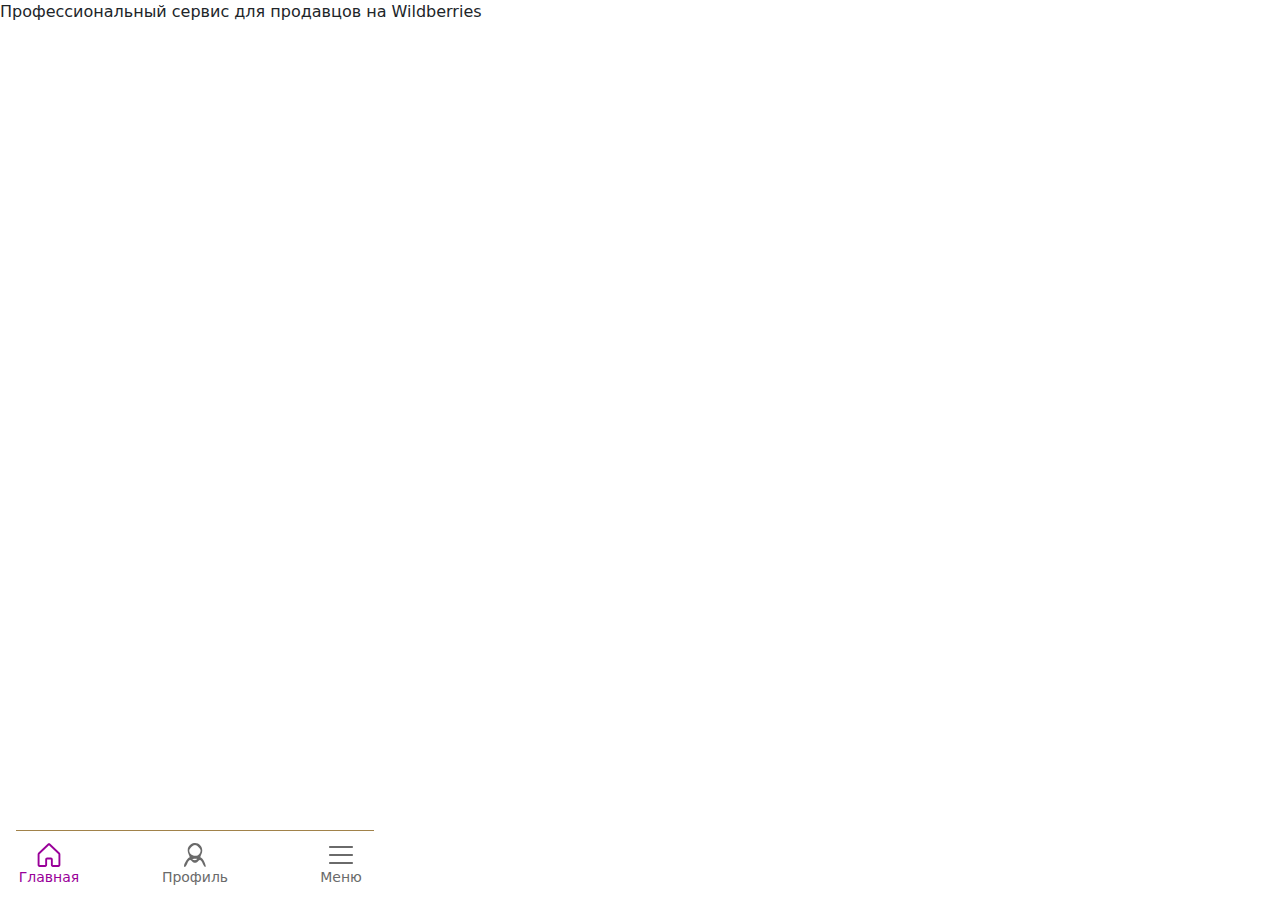
==== main.html @ 535a204b "New commit" ====
<!DOCTYPE html>
<html>
    <head>
        <title>tg_mini_app</title>
        <!-- fonts -->
        <meta name="viewport" content="width=device-width, initial-scale=1.0, user-scalable=no">
        <!-- my style -->
        <link rel="stylesheet" href="style.css">
        <!-- fonts -->
        <link rel="preconnect" href="https://fonts.googleapis.com">
        <link rel="preconnect" href="https://fonts.gstatic.com" crossorigin>
        <link href="https://fonts.googleapis.com/css2?family=Plus+Jakarta+Sans:ital,wght@0,200..800;1,200..800&display=swap" rel="stylesheet">
        <!-- my script -->
        <script src="script.js"></script>
        <!-- скрипт от tg -->
        <script src="https://telegram.org/js/telegram-web-app.js"></script>
        <!-- bootstrap style -->
        <link href="https://cdn.jsdelivr.net/npm/bootstrap@5.3.3/dist/css/bootstrap.min.css" rel="stylesheet" integrity="sha384-QWTKZyjpPEjISv5WaRU9OFeRpok6YctnYmDr5pNlyT2bRjXh0JMhjY6hW+ALEwIH" crossorigin="anonymous">
    </head>
    <body>
        <div>
            <span>Профессиональный</span>
            <span>сервис для продавцов на Wildberries</span>
        </div>

        <footer>
            <div class="background__navigation jc-c">
                <div class="navigation jc-c">
                    <a href="#" class="navigation__col__active jc-c col">
                        <img src="content/home_active.svg" height="24px" width="24px">
                        <span>Главная</span>
                    </a>
                    <a href="#" class="navigation__col jc-c col">
                        <img src="content/profile.svg" height="24px" width="24px">
                        <span>Профиль</span>
                    </a>
                    <a href="menu.html" class="navigation__col jc-c col">
                        <img src="content/menu.svg" height="24px" width="24px">
                        <span>Меню</span>
                    </a>
                </div>
            </div>
        </footer>

        <!-- bootstrap script -->
        <script src="https://cdn.jsdelivr.net/npm/bootstrap@5.3.3/dist/js/bootstrap.bundle.min.js" integrity="sha384-YvpcrYf0tY3lHB60NNkmXc5s9fDVZLESaAA55NDzOxhy9GkcIdslK1eN7N6jIeHz" crossorigin="anonymous"></script>
    </body>
</html>
---- style.css ----
/*
--tg-theme-bg-color
--tg-theme-text-color
--tg-theme-hint-color
--tg-theme-link-color
--tg-theme-button-color
--tg-theme-button-text-color
*/

:root {
    /* colors */
    --color__purplish: #990099;
    --color__gray: #6A6A6A;
    --color__yellow: #A1824A;
    --color__black: #1C170D;
    --color__light-pink: #F3E5F5;
    --color__dark-pink: #E2C0E7;
}

/* HTML TAGS */

body, html {
    margin: 0;
    padding: 0;
}

body {
    font-family: "Plus Jakarta Sans", sans-serif;
}

button {
    border: none;
    cursor: pointer;
    font-family: "Plus Jakarta Sans", sans-serif !important;
}

a {
    text-decoration: none;
}

/* COMMON TAGS */

.d-f, .jc-sb, .jc-fs, .jc-c {
    display: flex;
}

.jc-sb {
    justify-content: space-between;
}

.jc-fs {
    justify-content: flex-start; 
}

.jc-c {
    justify-content: center;
}

.col {
    flex-direction: column;
}

.mobile-screen {
    align-items: center;
    max-width: 390px;
    padding-top: 10px;
    /*border: 1px solid black;*/
}

/* разделы приложения */

.list {
    align-items: center;
    display: flex;
    gap: 32px;
}

.list-item {
    gap: 18px;
    padding: 16px;

    width: 326px;
    
    box-shadow: 0px 0px 4px rgba(0, 0, 0, 0.1);
    border-radius: 12px;
}

.list-item__information {
    gap: 16px;
}

.list-item__information__text {}

.list-item__information__text__title {
    font-size: 16px;
    font-weight: 700;
    color: var(--color__black);
}

.list-item__information__text__subtitle {
    font-size: 12px;
    color: var(--color__yellow);
}

.list-item__information__button {
    gap: 4px;
    width: 106px;
}

.list-item__button-style {
    align-items: center;
    border-radius: 16px;
    height: 32px;
    font-size: 12px;
    background: var(--color__light-pink);
    color: var(--color__black);
}

.list-item__button-style:active {
    background: var(--color__dark-pink);
}

.list-item__collapse-button {
    gap: 8px;
}

.list-item__buttom {
    height: 64px;
}

/* навигация */

.background__navigation {
    position: fixed;
    bottom: 0;
    width: 390px;
    background: white;
    background: white;
}

.navigation {
    display: flex;
    gap: 80px;
    width: 358px;
    padding: 12px 0 12px 0;
    font-size: 14px;
    border-top: 1px solid var(--color__yellow);
}

.navigation a {
    text-decoration: none !important;
}

.navigation__col, .navigation__col__active {
    align-items: center;
}

.navigation__col {
    color: var(--color__gray);
}

.navigation__col__active {
    color: var(--color__purplish) !important;
}
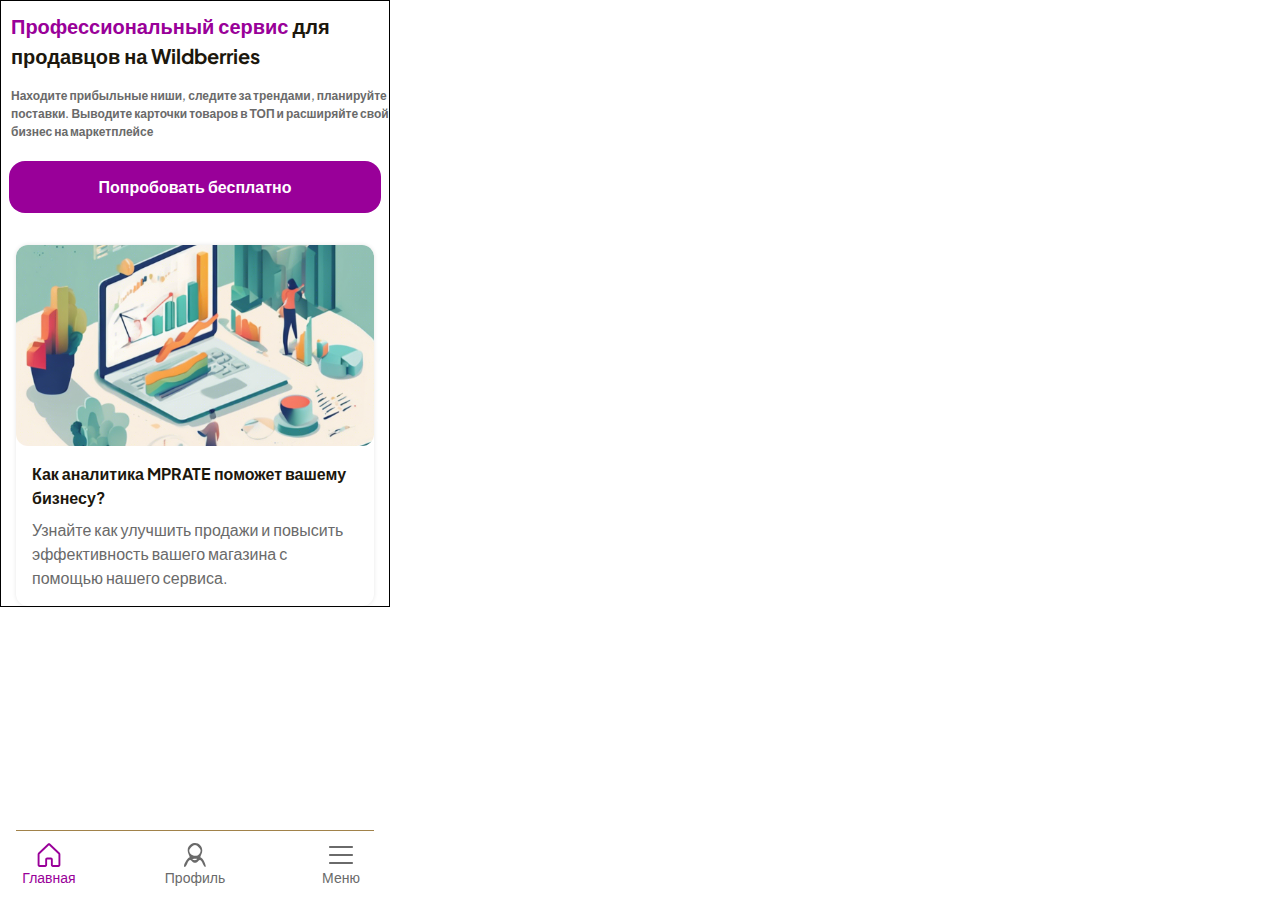
==== commit c2da1a13: "Rename html/main.html to main.html" ====
--- a/main.html
+++ b/main.html
@@ -5,7 +5,8 @@
         <!-- fonts -->
         <meta name="viewport" content="width=device-width, initial-scale=1.0, user-scalable=no">
         <!-- my style -->
-        <link rel="stylesheet" href="style.css">
+        <link rel="stylesheet" href="../css/style.css">
+        <link rel="stylesheet" href="../css/main_style.css">
         <!-- fonts -->
         <link rel="preconnect" href="https://fonts.googleapis.com">
         <link rel="preconnect" href="https://fonts.gstatic.com" crossorigin>
@@ -18,24 +19,43 @@
         <link href="https://cdn.jsdelivr.net/npm/bootstrap@5.3.3/dist/css/bootstrap.min.css" rel="stylesheet" integrity="sha384-QWTKZyjpPEjISv5WaRU9OFeRpok6YctnYmDr5pNlyT2bRjXh0JMhjY6hW+ALEwIH" crossorigin="anonymous">
     </head>
     <body>
-        <div>
-            <span>Профессиональный</span>
-            <span>сервис для продавцов на Wildberries</span>
+        <div class="mobile-screen jc-sb col">
+            <div class="main-title">
+                <span class="main-title__highlighting">Профессиональный сервис</span>
+                <span>для продавцов на Wildberries</span>
+            </div>
+            <div class="main-subtitle">
+                <span>
+                    Находите прибыльные ниши, следите за трендами, планируйте поставки. Выводите карточки товаров в ТОП и расширяйте свой бизнес на маркетплейсе
+                </span>
+            </div>
+            <button class="main-title__button button-style__purplish">
+                <span>Попробовать бесплатно</span>
+            </button>
+            <a href="#" class="img-block">
+                <div class="card" style="width: 18rem;">
+                    <img src="../content/MPRATE.svg" class="card-img-top">
+                    <div class="card-body">
+                        <p class="card-text img-block__title">Как аналитика MPRATE поможет вашему бизнесу?</p>
+                        <p class="card-text">Узнайте как улучшить продажи и повысить эффективность вашего магазина с помощью нашего сервиса.</p>
+                    </div>
+                </div>
+            </a>
         </div>
 
         <footer>
             <div class="background__navigation jc-c">
                 <div class="navigation jc-c">
                     <a href="#" class="navigation__col__active jc-c col">
-                        <img src="content/home_active.svg" height="24px" width="24px">
+                        <img src="../content/home_active.svg" height="24px" width="24px">
                         <span>Главная</span>
                     </a>
                     <a href="#" class="navigation__col jc-c col">
-                        <img src="content/profile.svg" height="24px" width="24px">
+                        <img src="../content/profile.svg" height="24px" width="24px">
                         <span>Профиль</span>
                     </a>
                     <a href="menu.html" class="navigation__col jc-c col">
-                        <img src="content/menu.svg" height="24px" width="24px">
+                        <img src="../content/menu.svg" height="24px" width="24px">
                         <span>Меню</span>
                     </a>
                 </div>
--- a/css/style.css
+++ b/css/style.css
@@ -0,0 +1,166 @@
+/*
+--tg-theme-bg-color
+--tg-theme-text-color
+--tg-theme-hint-color
+--tg-theme-link-color
+--tg-theme-button-color
+--tg-theme-button-text-color
+*/
+
+:root {
+    /* colors */
+    --color__purplish: #990099;
+    --color__dark-purplish: #7B007B;
+    --color__gray: #6A6A6A;
+    --color__yellow: #A1824A;
+    --color__dark-yellow: #907442;
+    --color__black: #1C170D;
+    --color__light-pink: #F3E5F5;
+    --color__dark-pink: #E2C0E7;
+}
+
+/* HTML TAGS */
+
+body, html {
+    margin: 0;
+    padding: 0;
+}
+
+body {
+    font-family: "Plus Jakarta Sans", sans-serif !important;
+}
+
+button {
+    border: none;
+    cursor: pointer;
+    font-family: "Plus Jakarta Sans", sans-serif !important;
+    border-radius: 16px !important;
+}
+
+a {
+    text-decoration: none;
+}
+
+/* display tags */
+
+.d-f, .jc-sb, .jc-fs, .jc-c {
+    display: flex;
+}
+
+.jc-sb {
+    justify-content: space-between;
+}
+
+.jc-fs {
+    justify-content: flex-start; 
+}
+
+.jc-c {
+    justify-content: center;
+}
+
+.col {
+    flex-direction: column;
+}
+
+/* ширина страницы */
+
+.mobile-screen {
+    align-items: center;
+    max-width: 390px;
+    padding-top: 10px;
+    border: 1px solid black;
+}
+
+/* кнопки */
+
+.button-style__purplish {
+    background: var(--color__purplish);   
+}
+
+.button-style__purplish, .button-style__yellow {
+    color: white;
+}
+
+.button-style__purplish:active {
+    background: var(--color__dark-purplish);
+}
+
+.button-style__yellow {
+    background: var(--color__yellow);
+}
+
+.button-style__yellow:active {
+    background: var(--color__dark-yellow);
+}
+
+.button-style__light-pink {
+    background: var(--color__light-pink);
+    color: var(--color__black);
+}
+
+.button-style__light-pink:active {
+    background: var(--color__dark-pink);
+}
+
+/* блок с картинкой */
+
+.img-block {
+    text-decoration: none;
+}
+
+.img-block img {
+    width: 358px;
+}
+
+.img-block__title {
+    color: var(--color__black) !important;
+    font-weight: 700;
+}
+
+.card {
+    border-radius: 12px !important;
+    border: none !important;
+    width: 358px !important;
+    box-shadow: 0px 0px 4px rgba(0, 0, 0, 0.1);
+}
+
+.card-text {
+    margin-bottom: 8px;
+    color: var(--color__gray);
+}
+
+/* навигация внизу страницыы */
+
+.background__navigation {
+    position: fixed;
+    bottom: 0;
+    width: 390px;
+    background: white;
+    background: white;
+}
+
+.navigation {
+    display: flex;
+    gap: 80px;
+    width: 358px;
+    padding: 12px 0 12px 0;
+    font-size: 14px;
+    border-top: 1px solid var(--color__yellow);
+}
+
+.navigation a {
+    text-decoration: none !important;
+}
+
+.navigation__col, .navigation__col__active {
+    align-items: center;
+}
+
+.navigation__col {
+    color: var(--color__gray);
+}
+
+.navigation__col__active {
+    color: var(--color__purplish) !important;
+}
--- a/css/main_style.css
+++ b/css/main_style.css
@@ -0,0 +1,33 @@
+:root {
+    /* colors */
+    --color__purplish: #990099;
+    --color__gray: #6A6A6A;
+    --color__yellow: #A1824A;
+    --color__black: #1C170D;
+    --color__light-pink: #F3E5F5;
+    --color__dark-pink: #E2C0E7;
+}
+
+.main-title {
+    font-size: 20px;
+    font-weight: 700;
+    color: var(--color__black);
+    padding: 0 0 16px 10px;
+}
+
+.main-title__highlighting {
+    color: var(--color__purplish);
+}
+
+.main-subtitle {
+    font-size: 12px;
+    font-weight: 570;
+    color: var(--color__gray);
+    padding: 0 0 20px 10px;
+}
+
+.main-title__button {
+    padding: 14px 90px 14px 90px;
+    font-weight: 700;
+    margin-bottom: 32px;
+}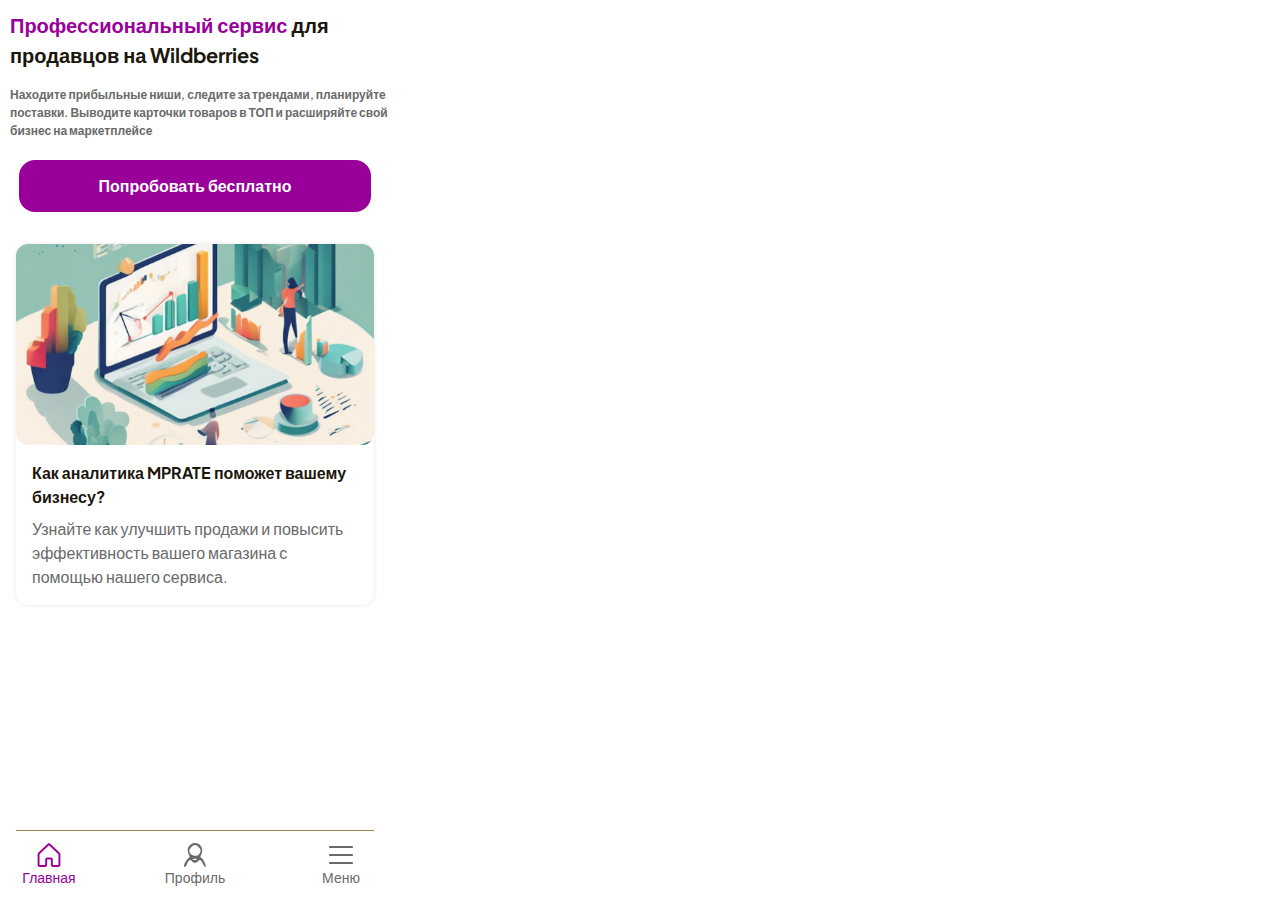
==== commit fac4b667: "New commit" ====
--- a/main.html
+++ b/main.html
@@ -5,8 +5,8 @@
         <!-- fonts -->
         <meta name="viewport" content="width=device-width, initial-scale=1.0, user-scalable=no">
         <!-- my style -->
-        <link rel="stylesheet" href="../css/style.css">
-        <link rel="stylesheet" href="../css/main_style.css">
+        <link rel="stylesheet" href="css/style.css">
+        <link rel="stylesheet" href="css/main_style.css">
         <!-- fonts -->
         <link rel="preconnect" href="https://fonts.googleapis.com">
         <link rel="preconnect" href="https://fonts.gstatic.com" crossorigin>
@@ -34,7 +34,7 @@
             </button>
             <a href="#" class="img-block">
                 <div class="card" style="width: 18rem;">
-                    <img src="../content/MPRATE.svg" class="card-img-top">
+                    <img src="content/MPRATE.svg" class="card-img-top">
                     <div class="card-body">
                         <p class="card-text img-block__title">Как аналитика MPRATE поможет вашему бизнесу?</p>
                         <p class="card-text">Узнайте как улучшить продажи и повысить эффективность вашего магазина с помощью нашего сервиса.</p>
@@ -47,15 +47,15 @@
             <div class="background__navigation jc-c">
                 <div class="navigation jc-c">
                     <a href="#" class="navigation__col__active jc-c col">
-                        <img src="../content/home_active.svg" height="24px" width="24px">
+                        <img src="content/home_active.svg" height="24px" width="24px">
                         <span>Главная</span>
                     </a>
                     <a href="#" class="navigation__col jc-c col">
-                        <img src="../content/profile.svg" height="24px" width="24px">
+                        <img src="content/profile.svg" height="24px" width="24px">
                         <span>Профиль</span>
                     </a>
-                    <a href="menu.html" class="navigation__col jc-c col">
-                        <img src="../content/menu.svg" height="24px" width="24px">
+                    <a href="html/menu.html" class="navigation__col jc-c col">
+                        <img src="content/menu.svg" height="24px" width="24px">
                         <span>Меню</span>
                     </a>
                 </div>
--- a/css/style.css
+++ b/css/style.css
@@ -69,7 +69,8 @@
     align-items: center;
     max-width: 390px;
     padding-top: 10px;
-    border: 1px solid black;
+    
+    /*border: 1px solid black;*/
 }
 
 /* кнопки */
--- a/css/main_style.css
+++ b/css/main_style.css
@@ -27,7 +27,7 @@
 }
 
 .main-title__button {
-    padding: 14px 90px 14px 90px;
+    padding: 14px 80px 14px 80px;
     font-weight: 700;
     margin-bottom: 32px;
 }